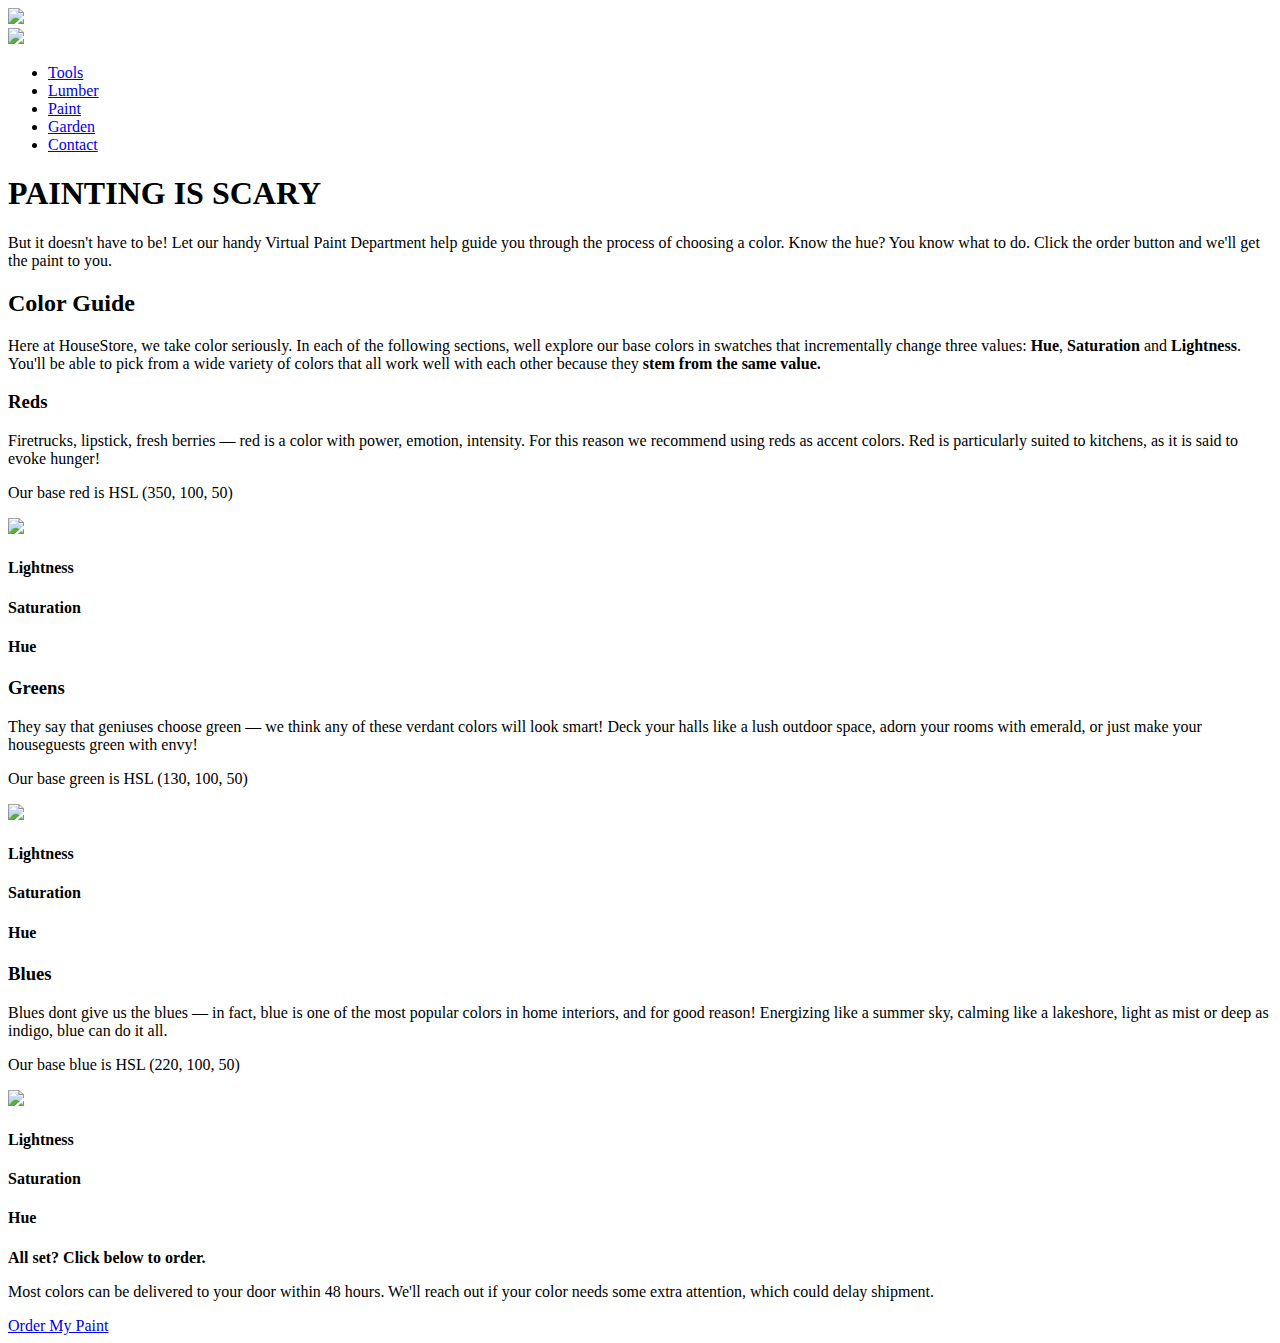
==== Colours/Paint Store Project/index.html @ ed7838e8 "Initial commit" ====
<!DOCTYPE html>
<html>
<head>
    <title>House Store</title>
    <link rel="stylesheet" type="text/css" href="resources/css/reset.css">
    <link rel="stylesheet" type="text/css" href="resources/css/style.css">
    <link href="https://fonts.googleapis.com/css?family=Creepster" rel="stylesheet">
    <link href="https://fonts.googleapis.com/css?family=Open+Sans:400,700" rel="stylesheet">
</head>
<body>
    <!-- Header -->
    <header>
        <div class="image-container logo-small">
            <img src="https://content.codecademy.com/courses/freelance-1/unit-6/logo-sm.png">
        </div>
        <div class="image-container logo-big">
            <img src="https://content.codecademy.com/courses/freelance-1/unit-6/logo-lg.png">
        </div>
        <nav>
            <ul>
                <li><a href="#">Tools</a></li>
                <li><a href="#">Lumber</a></li>
                <li><a href="#">Paint</a></li>
                <li><a href="#">Garden</a></li>
                <li><a href="#">Contact</a></li>
            </ul>
        </nav>
    </header>

    <!-- Banner -->
    <div id="banner">
        <h1>PAINTING IS SCARY</h1>
        <p>But it doesn't have to be! Let our handy Virtual Paint Department help guide you through the process of choosing a color. Know the hue? You know what to do. Click the order button and we'll get the paint to you.</p>
    </div>

    <!-- Color Guide -->
    <div id="color-guide">
        <div class="introduction">
            <h2>Color Guide</h2>
            <p>Here at HouseStore, we take color seriously. In each of the following sections, well explore our base colors in swatches that incrementally change three values: <strong>Hue</strong>, <strong>Saturation</strong> and <strong>Lightness</strong>. You'll be able to pick from a wide variety of colors that all work well with each other because they <strong>stem from the same value.</strong></p>
        </div>

        <!-- Red Swatches -->
        <div class="color reds">
            <div class="information">
                <h3>Reds</h3>
                <p>Firetrucks, lipstick, fresh berries &mdash; red is a color with power, emotion, intensity. For this reason we recommend using reds as accent colors. Red is particularly suited to kitchens, as it is said to evoke hunger!</p><p>Our base red is <span class="base-color">HSL (350, 100, 50)</span></p>
                <div class="image-container">
                    <img src="	https://content.codecademy.com/courses/freelance-1/unit-6/reds.png">
                </div>
            </div>
            <div class="swatches">
                <h4>Lightness</h4>
                <div class="swatch lightness">
                    <div class="color-1"></div>
                    <div class="color-2"></div>
                    <div class="color-3"></div>
                    <div class="color-4"></div>
                    <div class="color-5"></div>
                </div>
                <h4>Saturation</h4>
                <div class="swatch saturation">
                    <div class="color-1"></div>
                    <div class="color-2"></div>
                    <div class="color-3"></div>
                    <div class="color-4"></div>
                    <div class="color-5"></div>
                </div>
                <h4>Hue</h4>
                <div class="swatch hue">
                    <div class="color-1"></div>
                    <div class="color-2"></div>
                    <div class="color-3"></div>
                    <div class="color-4"></div>
                    <div class="color-5"></div>
                </div>
            </div>
        </div>

        <!-- Green Swatches -->
        <div class="color greens">
            <div class="information">
                <h3>Greens</h3>
                <p>They say that geniuses choose green &mdash; we think any of these verdant colors will look smart! Deck your halls like a lush outdoor space, adorn your rooms with emerald, or just make your houseguests green with envy!</p>
                <p>Our base green is <span class="base-color">HSL (130, 100, 50)</span></p>
                <div class="image-container">
                    <img src="	https://content.codecademy.com/courses/freelance-1/unit-6/greens.png">
                </div>
            </div>
            <div class="swatches">
                <h4>Lightness</h4>
                <div class="swatch lightness">
                    <div class="color-1"></div>
                    <div class="color-2"></div>
                    <div class="color-3"></div>
                    <div class="color-4"></div>
                    <div class="color-5"></div>
                </div>
                <h4>Saturation</h4>
                <div class="swatch saturation">
                    <div class="color-1"></div>
                    <div class="color-2"></div>
                    <div class="color-3"></div>
                    <div class="color-4"></div>
                    <div class="color-5"></div>
                </div>
                <h4>Hue</h4>
                <div class="swatch hue">
                    <div class="color-1"></div>
                    <div class="color-2"></div>
                    <div class="color-3"></div>
                    <div class="color-4"></div>
                    <div class="color-5"></div>
                </div>
            </div>
        </div>

        <!-- Blue Swatches -->
        <div class="color blues">
            <div class="information">
                <h3>Blues</h3>
                <p>Blues dont give us the blues &mdash; in fact, blue is one of the most popular colors in home interiors, and for good reason! Energizing like a summer sky, calming like a lakeshore, light as mist or deep as indigo, blue can do it all.</p>
                <p>Our base blue is <span class="base-color">HSL (220, 100, 50)</span></p>
                <div class="image-container">
                    <img src="	https://content.codecademy.com/courses/freelance-1/unit-6/blues.png">
                </div>
            </div>
            <div class="swatches">
                <h4>Lightness</h4>
                <div class="swatch lightness">
                    <div class="color-1"></div>
                    <div class="color-2"></div>
                    <div class="color-3"></div>
                    <div class="color-4"></div>
                    <div class="color-5"></div>
                </div>
                <h4>Saturation</h4>
                <div class="swatch saturation">
                    <div class="color-1"></div>
                    <div class="color-2"></div>
                    <div class="color-3"></div>
                    <div class="color-4"></div>
                    <div class="color-5"></div>
                </div>
                <h4>Hue</h4>
                <div class="swatch hue">
                    <div class="color-1"></div>
                    <div class="color-2"></div>
                    <div class="color-3"></div>
                    <div class="color-4"></div>
                    <div class="color-5"></div>
                </div>
            </div>
        </div>
    </div>

    <!-- Footer -->
    <footer>
        <strong>All set? Click below to order.</strong>
        <p>Most colors can be delivered to your door within 48 hours. We'll reach out if your color needs some extra attention, which could delay shipment.</p>
        <a href="#" class="button">Order My Paint</a>
    </footer>
</body>
</html>
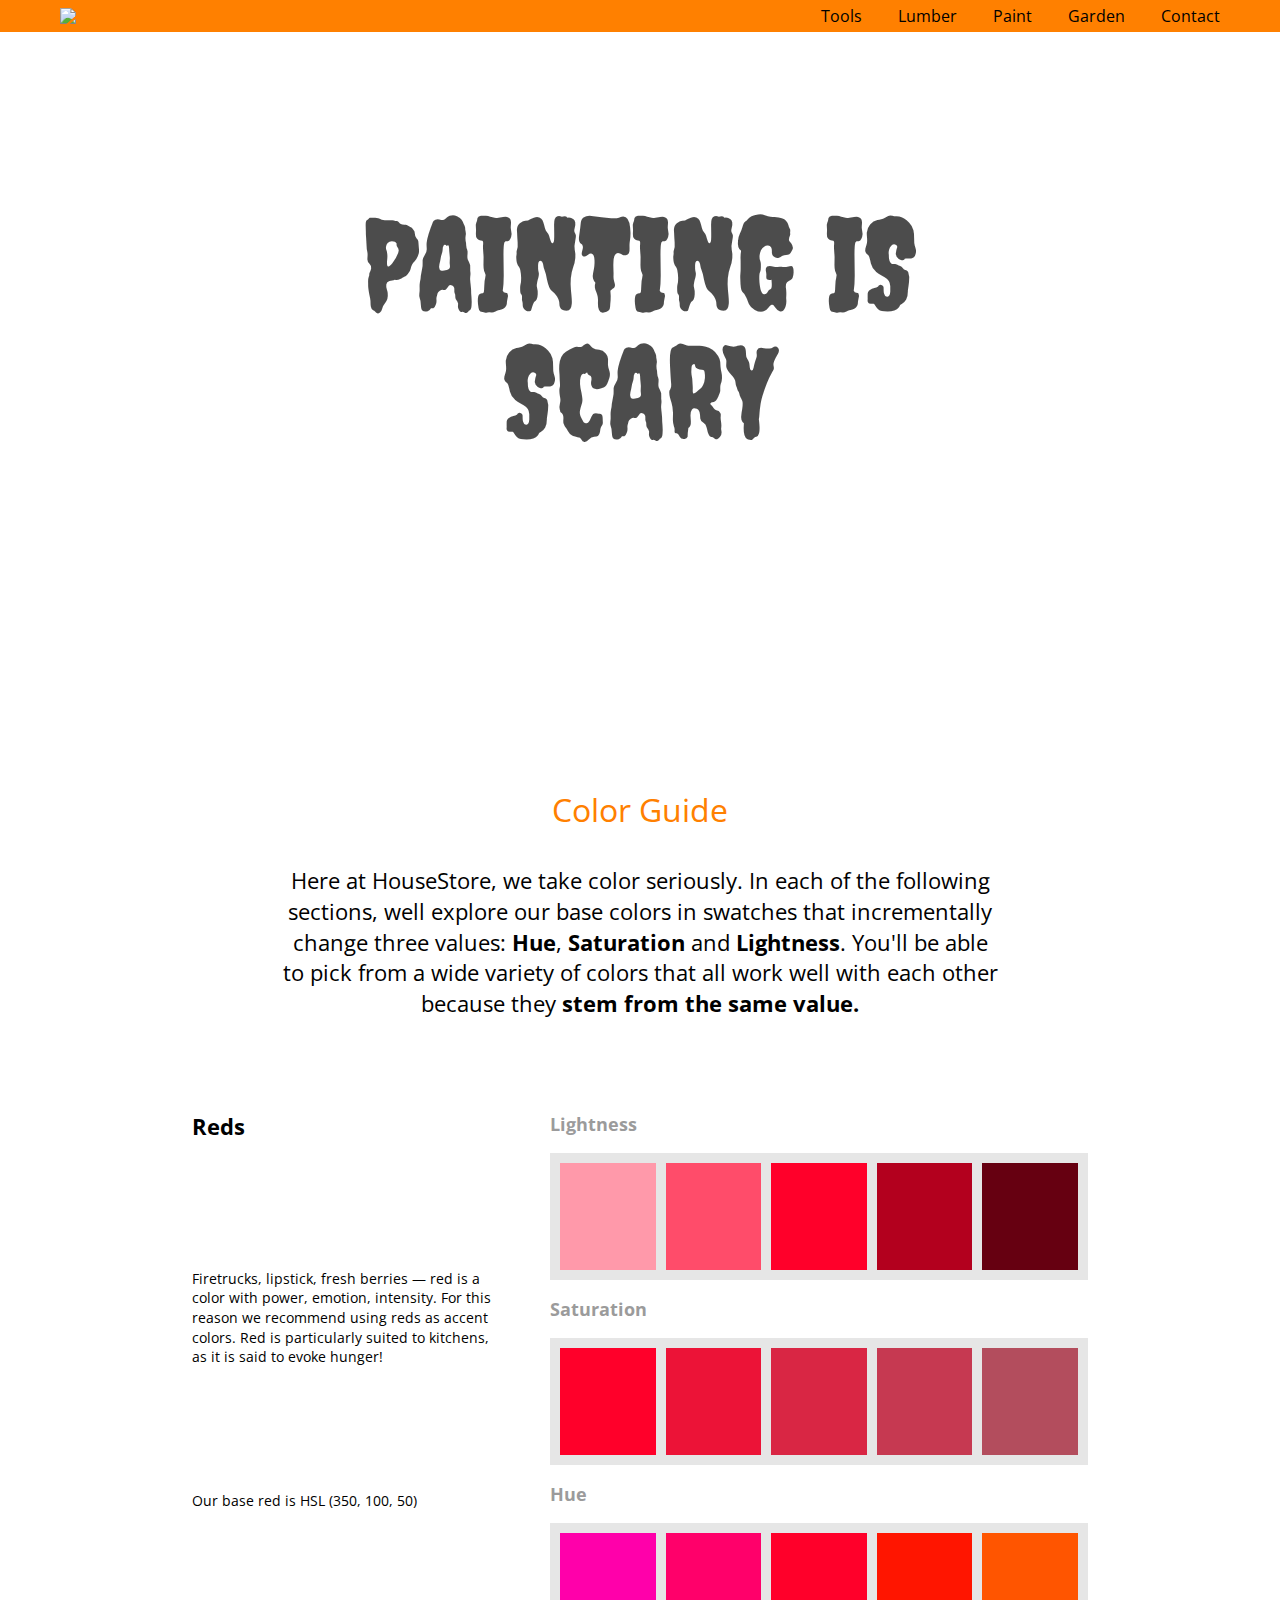
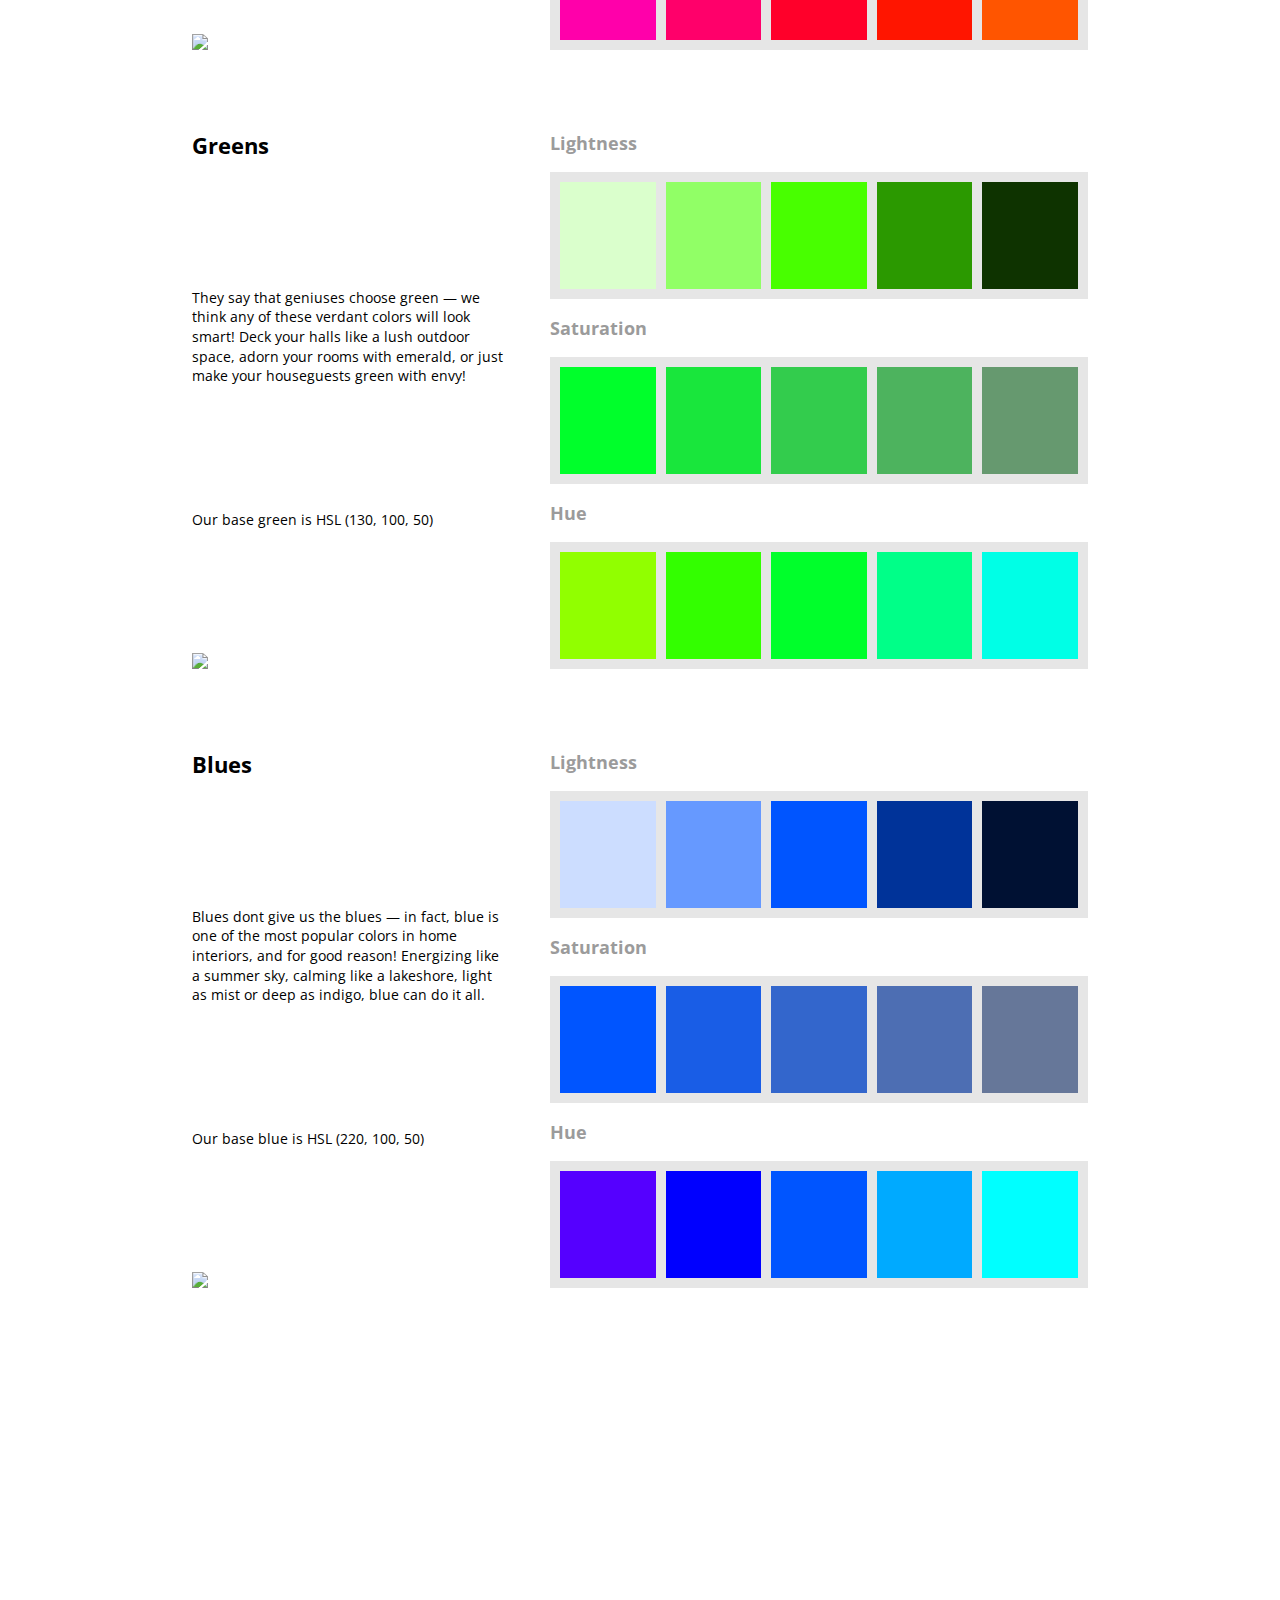
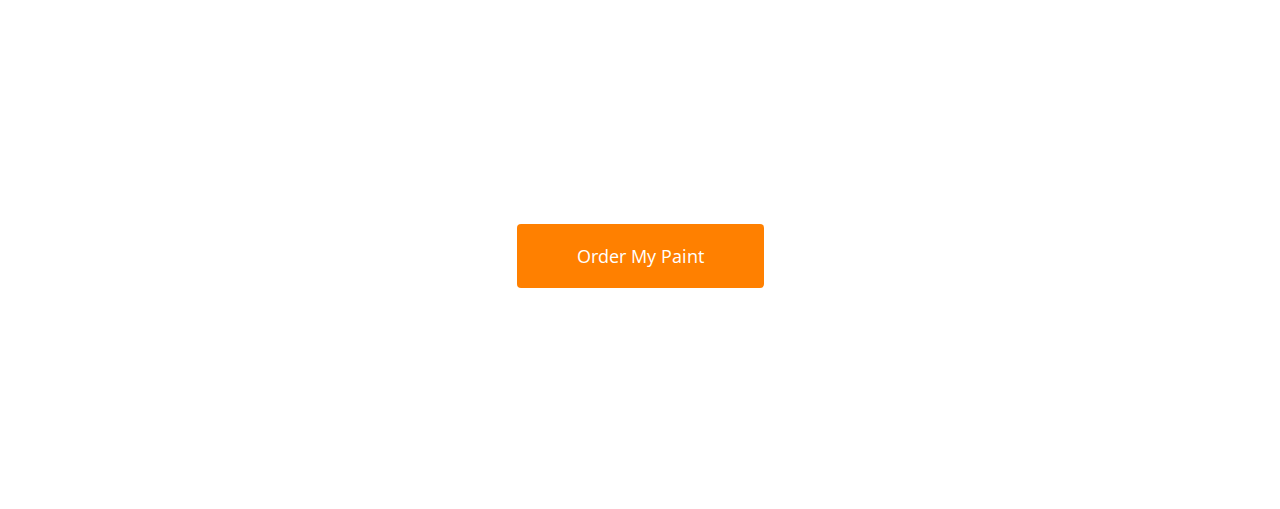
==== commit 0d803f9c: "Finished Projects" ====
--- a/Colours/Paint Store Project/index.html
+++ b/Colours/Paint Store Project/index.html
@@ -2,8 +2,8 @@
 <html>
 <head>
     <title>House Store</title>
-    <link rel="stylesheet" type="text/css" href="resources/css/reset.css">
-    <link rel="stylesheet" type="text/css" href="resources/css/style.css">
+    <link rel="stylesheet" type="text/css" href="./reset.css">
+    <link rel="stylesheet" type="text/css" href="./style.css">
     <link href="https://fonts.googleapis.com/css?family=Creepster" rel="stylesheet">
     <link href="https://fonts.googleapis.com/css?family=Open+Sans:400,700" rel="stylesheet">
 </head>
--- a/Colours/Paint Store Project/style.css
+++ b/Colours/Paint Store Project/style.css
@@ -0,0 +1,492 @@
+/* Universal Styles */
+
+html {
+    font-size: 16px;
+}
+
+body {
+    font-family: "Open Sans", sans-serif;
+}
+
+a {
+    text-decoration: none;
+    color: inherit;
+}
+
+strong {
+    font-weight: bold;
+}
+
+.image-container {
+    overflow: hidden;
+}
+
+    .image-container img {
+        display: block;
+        max-width: 100%;
+    }
+
+@media only screen and (max-width: 990px) {
+    html {
+        font-size: 14px;
+    }
+}
+
+/* Header */
+
+header {
+    display: flex;
+    align-items: center;
+    padding: .5rem 3.75rem;
+    background-color: #ff8000;
+}
+
+    header .logo-small {
+        display: none;
+    }
+
+    header .logo-small,
+    header .logo-big {
+        flex-grow: 1;
+    }
+
+nav li {
+    display: inline;
+    padding-right: 2rem;
+}
+
+    nav li:last-child {
+        padding-right: 0;
+    }
+
+@media only screen and (max-width: 990px) {
+    header .logo-big {
+        display: none;
+    }
+
+    header .logo-small {
+        display: block;
+    }
+}
+
+@media only screen and (max-width: 540px) {
+    header {
+        flex-direction: column;
+        padding-left: 0;
+        padding-right: 0;
+    }
+
+        header .logo-small {
+            margin-bottom: 1rem;
+        }
+}
+
+/* Banner */
+
+#banner {
+    position: relative;
+    height: 43.75rem;
+    padding: 0 25%;
+    background: url("	https://content.codecademy.com/courses/freelance-1/unit-6/banner.png") center center no-repeat;
+    background-size: cover;
+    text-align: center;
+}
+
+    #banner:before { /* Orange Overlay */
+        color: rgba(0, 0, 0, 0.7);
+        position: absolute;
+        content: "";
+        top: 0;
+        left: 0;
+        width: 100%;
+        height: 100%;
+    }
+
+    #banner * {
+        position: relative; /* Makes elements display above overlay. */
+    }
+
+h1 {
+    padding-top: 10.4375rem;
+    padding-bottom: 1.25rem;
+    font-family: "Creepster", cursive;
+    font-size: 8rem;
+    color: rgba(0, 0, 0, 0.7);
+}
+
+#banner p {
+    color: white;
+    line-height: 1.5;
+    font-size: 1.375rem;
+}
+
+@media only screen and (max-width: 820px) {
+    h1 {
+        padding-top: 7rem;
+        font-size: 6rem;
+    }
+}
+
+@media only screen and (max-width: 590px) {
+    h1 {
+        font-size: 4rem;
+    }
+}
+
+/* Color Guide */
+
+#color-guide {
+    padding: 3.875rem 15% 13.5rem 15%;
+}
+
+    #color-guide .introduction {
+        padding: 0 10%;
+        margin-bottom: .75rem;
+        text-align: center;
+        font-size: 1.375rem;
+        line-height: 1.4;
+    }
+
+    #color-guide h2 {
+        margin-bottom: 2.4375rem;
+        line-height: 1;
+        font-size: 2rem;
+        color: #ff8000;
+    }
+
+    #color-guide .color {
+        display: flex;
+        justify-content: space-between;
+        padding-top: 5.25rem;
+    }
+
+.color .information {
+    display: flex;
+    flex-direction: column;
+    justify-content: space-between;
+    width: 35%;
+}
+
+    .color .information h3 {
+        padding-bottom: .5rem;
+        font-size: 1.375rem;
+        font-weight: bold;
+    }
+
+    .color .information p {
+        font-size: .875rem;
+        line-height: 1.4;
+    }
+
+.color .swatches {
+    width: 60%;
+}
+
+    .color .swatches h4 {
+        margin-bottom: 1.25rem;
+        font-size: 1.125rem;
+        font-weight: bold;
+        color: #9b9b9b;
+    }
+
+.color .swatch {
+    display: flex;
+    height: 6.6875rem;
+    border: 10px solid #e6e6e6;
+    margin-bottom: 1.25rem;
+}
+
+    .color .swatch:last-child {
+        margin-bottom: 0;
+    }
+
+    .color .swatch > div {
+        flex-grow: 1;
+        border-right: 10px solid #e6e6e6;
+    }
+
+        .color .swatch > div:last-child {
+            border-right: 0;
+        }
+
+@media only screen and (max-width: 820px) {
+    #color-guide .color {
+        flex-direction: column;
+        align-items: center;
+    }
+
+    .color .information {
+        width: 100%;
+        margin-bottom: 3rem;
+        align-items: center;
+    }
+
+        .color .information h3 {
+            padding-bottom: 1.5rem;
+        }
+
+        .color .information p {
+            margin-bottom: 2rem;
+        }
+
+    .color .swatches {
+        width: 100%;
+    }
+}
+
+/* Red Swatches */
+
+.reds .base-color {
+    color: HSL (350, 100, 50);
+}
+
+/* Red lightness decreases by 15 */
+.reds .lightness .color-1 {
+    background-color: hsl(350, 100%, 80%);
+}
+
+.reds .lightness .color-2 {
+    background-color: hsl(350, 100%, 65%);
+}
+
+.reds .lightness .color-3 {
+    background-color: hsl(350, 100%, 50%);
+}
+
+.reds .lightness .color-4 {
+    background-color: hsl(350, 100%, 35%);
+}
+
+.reds .lightness .color-5 {
+    background-color: hsl(350, 100%, 20%);
+}
+
+/* Red saturation decreases by 15 */
+.reds .saturation .color-1 {
+    background-color: hsl(350, 100%, 50%);
+}
+
+.reds .saturation .color-2 {
+    background-color: hsl(350, 85%, 50%);
+}
+
+.reds .saturation .color-3 {
+    background-color: hsl(350, 70%, 50%);
+}
+
+.reds .saturation .color-4 {
+    background-color: hsl(350, 55%, 50%);
+}
+
+.reds .saturation .color-5 {
+    background-color: hsl(350, 40%, 50%);
+}
+
+/* Red hue increases by 15 */
+.reds .hue .color-1 {
+    background-color: hsl(320, 100%, 50%);
+}
+
+.reds .hue .color-2 {
+    background-color: hsl(335, 100%, 50%);
+}
+
+.reds .hue .color-3 {
+    background-color: hsl(350, 100%, 50%);
+}
+
+.reds .hue .color-4 {
+    background-color: hsl(5, 100%, 50%);
+}
+
+.reds .hue .color-5 {
+    background-color: hsl(20, 100%, 50%);
+}
+
+/* Green Swatches */
+
+.greens .base-color {
+    color: HSL (130, 100, 50);
+}
+
+/* Green lightness decreases by 20 */
+.greens .lightness .color-1 {
+    background-color: hsl(103, 100%, 90%);
+}
+
+.greens .lightness .color-2 {
+    background-color: hsl(103, 100%, 70%);
+}
+
+.greens .lightness .color-3 {
+    background-color: hsl(103, 100%, 50%);
+}
+
+.greens .lightness .color-4 {
+    background-color: hsl(103, 100%, 30%);
+}
+
+.greens .lightness .color-5 {
+    background-color: hsl(104, 100%, 10%);
+}
+
+/* Green saturation decreases by 20 */
+.greens .saturation .color-1 {
+    background-color: hsl(130, 100%, 50%);
+}
+
+.greens .saturation .color-2 {
+    background-color: hsl(130, 80%, 50%);
+}
+
+.greens .saturation .color-3 {
+    background-color: hsl(130, 60%, 50%);
+}
+
+.greens .saturation .color-4 {
+    background-color: hsl(130, 40%, 50%);
+}
+
+.greens .saturation .color-5 {
+    background-color: hsl(131, 20%, 50%);
+}
+
+/* Green hue increases by 22 */
+.greens .hue .color-1 {
+    background-color: hsl(86, 100%, 50%);
+}
+
+.greens .hue .color-2 {
+    background-color: hsl(108, 100%, 50%);
+}
+
+.greens .hue .color-3 {
+    background-color: hsl(130, 100%, 50%);
+}
+
+.greens .hue .color-4 {
+    background-color: hsl(152, 100%, 50%);
+}
+
+.greens .hue .color-5 {
+    background-color: hsl(174, 100%, 50%);
+}
+
+/* Blue Swatches */
+
+.blues .base-color {
+    color: HSL (220, 100, 50);
+}
+
+/* Blue lightness decreases by 20 */
+.blues .lightness .color-1 {
+    background-color: hsl(220, 100%, 90%);
+}
+
+.blues .lightness .color-2 {
+    background-color: hsl(220, 100%, 70%);
+}
+
+.blues .lightness .color-3 {
+    background-color: hsl(220, 100%, 50%);
+}
+
+.blues .lightness .color-4 {
+    background-color: hsl(220, 100%, 30%);
+}
+
+.blues .lightness .color-5 {
+    background-color: hsl(220, 100%, 10%);
+}
+
+/* Blue saturation decreases by 20 */
+.blues .saturation .color-1 {
+    background-color: hsl(220, 100%, 50%);
+}
+
+.blues .saturation .color-2 {
+    background-color: hsl(220, 80%, 50%);
+}
+
+.blues .saturation .color-3 {
+    background-color: hsl(220, 60%, 50%);
+}
+
+.blues .saturation .color-4 {
+    background-color: hsl(220, 40%, 50%);
+}
+
+.blues .saturation .color-5 {
+    background-color: hsl(220, 20%, 50%);
+}
+
+/* Blue hue decreases by 20 */
+.blues .hue .color-1 {
+    background-color: hsl(260, 100%, 50%);
+}
+
+.blues .hue .color-2 {
+    background-color: hsl(240, 100%, 50%);
+}
+
+.blues .hue .color-3 {
+    background-color: hsl(220, 100%, 50%);
+}
+
+.blues .hue .color-4 {
+    background-color: hsl(200, 100%, 50%);
+}
+
+.blues .hue .color-5 {
+    background-color: hsl(180, 100%, 50%);
+}
+
+/* Footer */
+
+footer {
+    position: relative;
+    height: 30rem;
+    padding: 7.8125rem 30% 0 30%;
+    background: url("https://content.codecademy.com/courses/freelance-1/unit-6/footer.png") center center no-repeat;
+    background-size: cover;
+    text-align: center;
+    font-size: 1.125rem;
+    line-height: 1.4;
+    color: white;
+}
+
+    footer:before { /* Overlay */
+        color: rgba(255, 128, 0, 0.75);
+        position: absolute;
+        content: "";
+        top: 0;
+        left: 0;
+        width: 100%;
+        height: 100%;
+    }
+
+    footer * {
+        position: relative; /* Makes elements display above overlay. */
+    }
+
+    footer strong {
+        display: block;
+        margin-bottom: 1.25rem;
+        font-size: 2.25rem;
+    }
+
+    footer p {
+        margin-bottom: 4.3125rem;
+    }
+
+    footer .button {
+        padding: 1.25rem 3.75rem;
+        border-radius: 4px;
+        background-color: #ff8000;
+    }
+
+@media only screen and (max-width: 560px) {
+    footer {
+        padding: 4.8125rem 15% 0 15%;
+    }
+}
